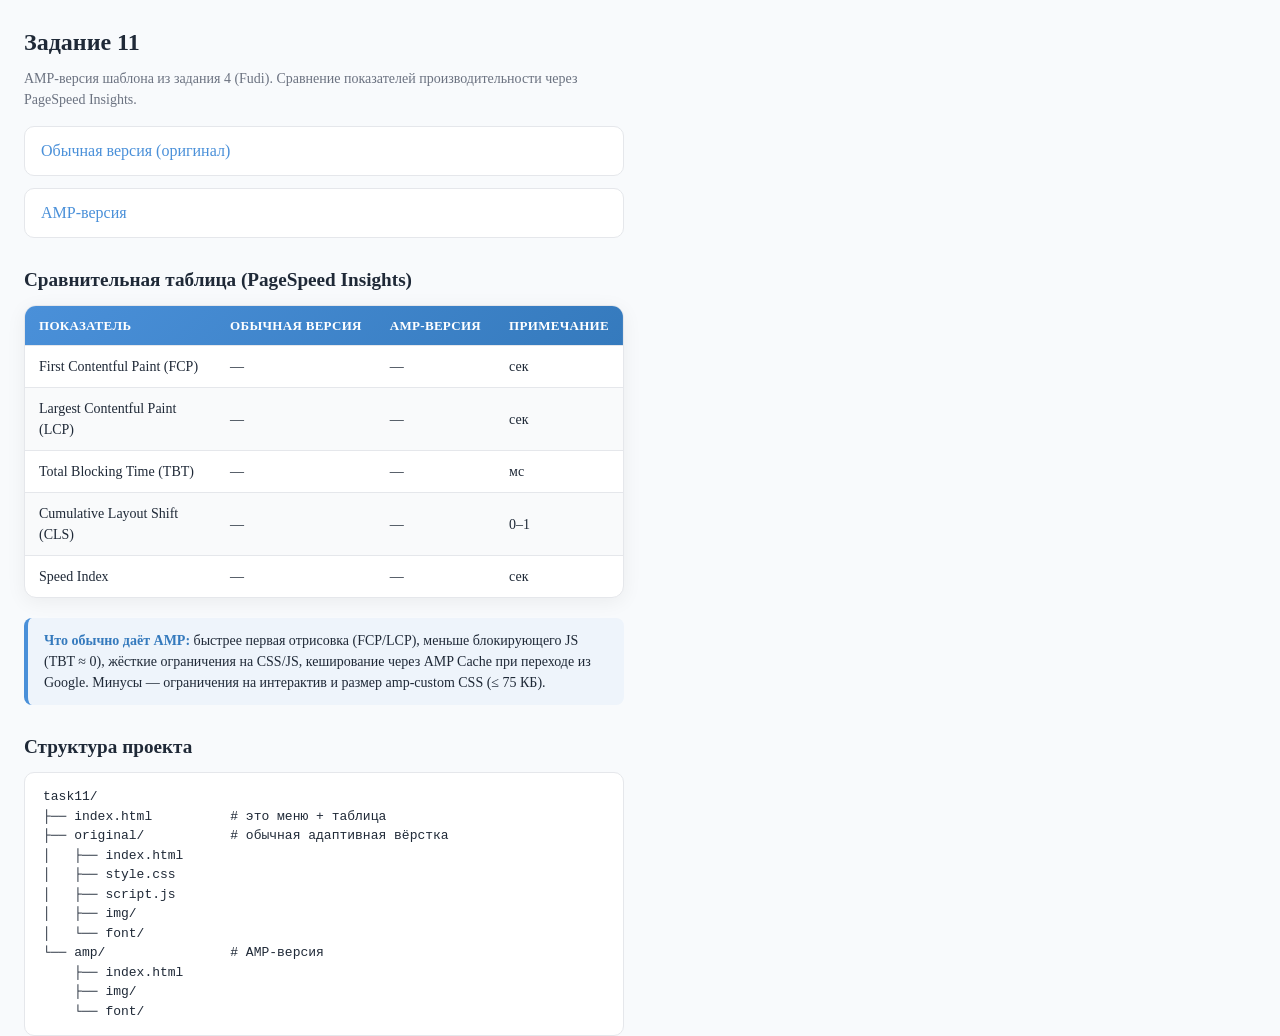
==== index.html @ 0f854fa9 "load project" ====
<!doctype html>
<html lang="ru">

<head>
  <meta charset="UTF-8" />
  <meta name="viewport" content="width=device-width, initial-scale=1.0" />
  <title>Задание 11 — AMP-версия Fudi</title>
  <link rel="stylesheet" href="./src/styles/base.css" />
</head>

<body class="page-home">
  <main class="menu">
    <h1>Задание 11</h1>
    <p class="hint">
      AMP-версия шаблона из задания 4 (Fudi). Сравнение показателей
      производительности через PageSpeed Insights.
    </p>

    <nav class="menu__links">
      <a href="./original/">Обычная версия (оригинал)</a>
      <a href="./amp/">AMP-версия</a>
    </nav>

    <h2 style="margin-top: 28px;">Сравнительная таблица (PageSpeed Insights)</h2>
    </p>

    <div class="table__wrapper">
      <table>
        <thead>
          <tr>
            <th>Показатель</th>
            <th>Обычная версия</th>
            <th>AMP-версия</th>
            <th>Примечание</th>
          </tr>
        </thead>
        <tbody>
          <tr>
            <td>First Contentful Paint (FCP)</td>
            <td>—</td>
            <td>—</td>
            <td>сек</td>
          </tr>
          <tr>
            <td>Largest Contentful Paint (LCP)</td>
            <td>—</td>
            <td>—</td>
            <td>сек</td>
          </tr>
          <tr>
            <td>Total Blocking Time (TBT)</td>
            <td>—</td>
            <td>—</td>
            <td>мс</td>
          </tr>
          <tr>
            <td>Cumulative Layout Shift (CLS)</td>
            <td>—</td>
            <td>—</td>
            <td>0–1</td>
          </tr>
          <tr>
            <td>Speed Index</td>
            <td>—</td>
            <td>—</td>
            <td>сек</td>
          </tr>
        </tbody>
      </table>
    </div>

    <div class="summary" style="margin-top: 20px;">
      <strong>Что обычно даёт AMP:</strong>
      быстрее первая отрисовка (FCP/LCP), меньше блокирующего JS (TBT ≈ 0),
      жёсткие ограничения на CSS/JS, кеширование через AMP Cache при переходе из Google.
      Минусы — ограничения на интерактив и размер amp-custom CSS (≤ 75 КБ).
    </div>

    <h2 style="margin-top: 28px;">Структура проекта</h2>
    <div class="card">
      <pre style="margin:0; font-size:13px; line-height:1.5; overflow:auto;">task11/
├── index.html          # это меню + таблица
├── original/           # обычная адаптивная вёрстка
│   ├── index.html
│   ├── style.css
│   ├── script.js
│   ├── img/
│   └── font/
└── amp/                # AMP-версия
    ├── index.html
    ├── img/
    └── font/</pre>
    </div>
  </main>
</body>

</html>
---- src/styles/base.css ----
*,
*::before,
*::after {
  margin: 0;
  padding: 0;
  box-sizing: border-box;
}

html,
body {
  height: 100%;
}

body {
  font-size: 16px;
  line-height: 1.5;
  color: #1f2937;
  background: #f8fafc;
  padding: 24px;
}

h1 {
  font-size: 1.5rem;
  margin-bottom: 8px;
}
h2 {
  font-size: 1.2rem;
  margin-bottom: 8px;
}

a {
  color: #4a90d9;
  text-decoration: none;
}
a:hover {
  color: #357abd;
  text-decoration: underline;
}

/* === Кнопки === */
button {
  padding: 8px 18px;
  border: none;
  border-radius: 8px;
  font-size: 14px;
  font-weight: 600;
  font-family: inherit;
  cursor: pointer;
  transition:
    background 0.15s,
    opacity 0.15s;
}
button:disabled {
  cursor: not-allowed;
  opacity: 0.6;
}

.btn-primary {
  background: #4a90d9;
  color: #fff;
}
.btn-primary:hover:not(:disabled) {
  background: #357abd;
}
.btn-danger {
  background: #ef4444;
  color: #fff;
}
.btn-danger:hover:not(:disabled) {
  background: #dc2626;
}

/* === Таблицы === */
.table__wrapper {
  margin-top: 10px;
  overflow-x: auto;
  border-radius: 12px;
  box-shadow: 0 4px 20px rgba(0, 0, 0, 0.06);
  border: 1px solid #e5e7eb;
  background: #fff;
}

.table__wrapper table {
  width: 100%;
  border-collapse: collapse;
  font-size: 14px;
}

.table__wrapper thead {
  background: linear-gradient(135deg, #4a90d9 0%, #357abd 100%);
  color: #fff;
}

.table__wrapper th,
.table__wrapper td {
  padding: 10px 14px;
  text-align: left;
  border-bottom: 1px solid #e5e7eb;
}

.table__wrapper th {
  font-weight: 600;
  font-size: 13px;
  text-transform: uppercase;
  letter-spacing: 0.3px;
  white-space: nowrap;
}

.table__wrapper tbody tr:nth-child(even) {
  background: #f9fafb;
}
.table__wrapper tbody tr:hover {
  background: #eef4fb;
}
.table__wrapper tbody tr:last-child td {
  border-bottom: none;
}

.table__wrapper tr.critical {
  background: #fef2f2 !important;
}
.table__wrapper tr.critical td {
  color: #b91c1c;
  font-weight: 600;
}
.table__wrapper tr.best {
  background: #f0fdf4 !important;
}

.table__wrapper tr.extrapolated {
  background: #fefce8 !important; /* светло-жёлтый — «предсказание» */
  font-style: italic;
  color: #92400e;
}
.table__wrapper tr.extrapolated small {
  font-style: normal;
  font-size: 11px;
  color: #a16207;
}

/* === Сводки === */
.summary {
  margin-top: 10px;
  padding: 12px 16px;
  background: #eef4fb;
  border-left: 4px solid #4a90d9;
  border-radius: 8px;
  font-size: 14px;
  color: #1f2937;
}
.summary strong {
  color: #357abd;
}

/* === Меню (главная) === */
.menu {
  max-width: 600px;
}
.menu__links {
  display: flex;
  flex-direction: column;
  gap: 12px;
  margin-top: 16px;
}
.menu__links a {
  padding: 12px 16px;
  background: #fff;
  border: 1px solid #e5e7eb;
  border-radius: 10px;
  font-weight: 500;
}
.menu__links a:hover {
  background: #eef4fb;
  border-color: #4a90d9;
  text-decoration: none;
}

/* === Общий контейнер для внутренних страниц === */
.container {
  width: 100%;
  max-width: 1200px;
  margin: 0 auto;
  padding: 0 16px;
}

/* === Ссылка «На главную» === */
.back-link {
  display: inline-flex;
  align-items: center;
  gap: 6px;
  padding: 8px 14px;
  background: #fff;
  border: 1px solid #e5e7eb;
  border-radius: 8px;
  font-size: 14px;
  font-weight: 500;
  color: #4a90d9;
  text-decoration: none;
  transition:
    background 0.15s,
    border-color 0.15s,
    color 0.15s;
}
.back-link:hover {
  background: #eef4fb;
  border-color: #4a90d9;
  color: #357abd;
  text-decoration: none;
}
.back-link::before {
  content: "←";
  font-size: 16px;
  line-height: 1;
}

/* === Шапка внутренней страницы === */
.page-header {
  display: flex;
  align-items: center;
  gap: 16px;
  padding: 12px 0;
  margin-bottom: 24px;
  border-bottom: 1px solid #e5e7eb;
}

/* === Дополнения для задания 11 === */
.hint {
  color: #6b7280;
  font-size: 14px;
  margin-bottom: 16px;
}
.note {
  background: #fff8f0;
  border-left: 3px solid #f57365;
  padding: 12px 16px;
  margin: 1.2rem 0;
  border-radius: 0 8px 8px 0;
  font-size: 14px;
}
.card {
  border: 1px solid #e5e7eb;
  border-radius: 10px;
  padding: 14px 18px;
  margin: 10px 0;
  background: #fff;
}
.card a {
  font-weight: 600;
  color: #4a90d9;
}
.card a:hover {
  text-decoration: underline;
}
.badge {
  display: inline-block;
  padding: 2px 8px;
  border-radius: 4px;
  font-size: 12px;
  font-weight: 600;
  margin-left: 8px;
}
.badge--amp {
  background: #0379c4;
  color: #fff;
}
.badge--orig {
  background: #6b7280;
  color: #fff;
}
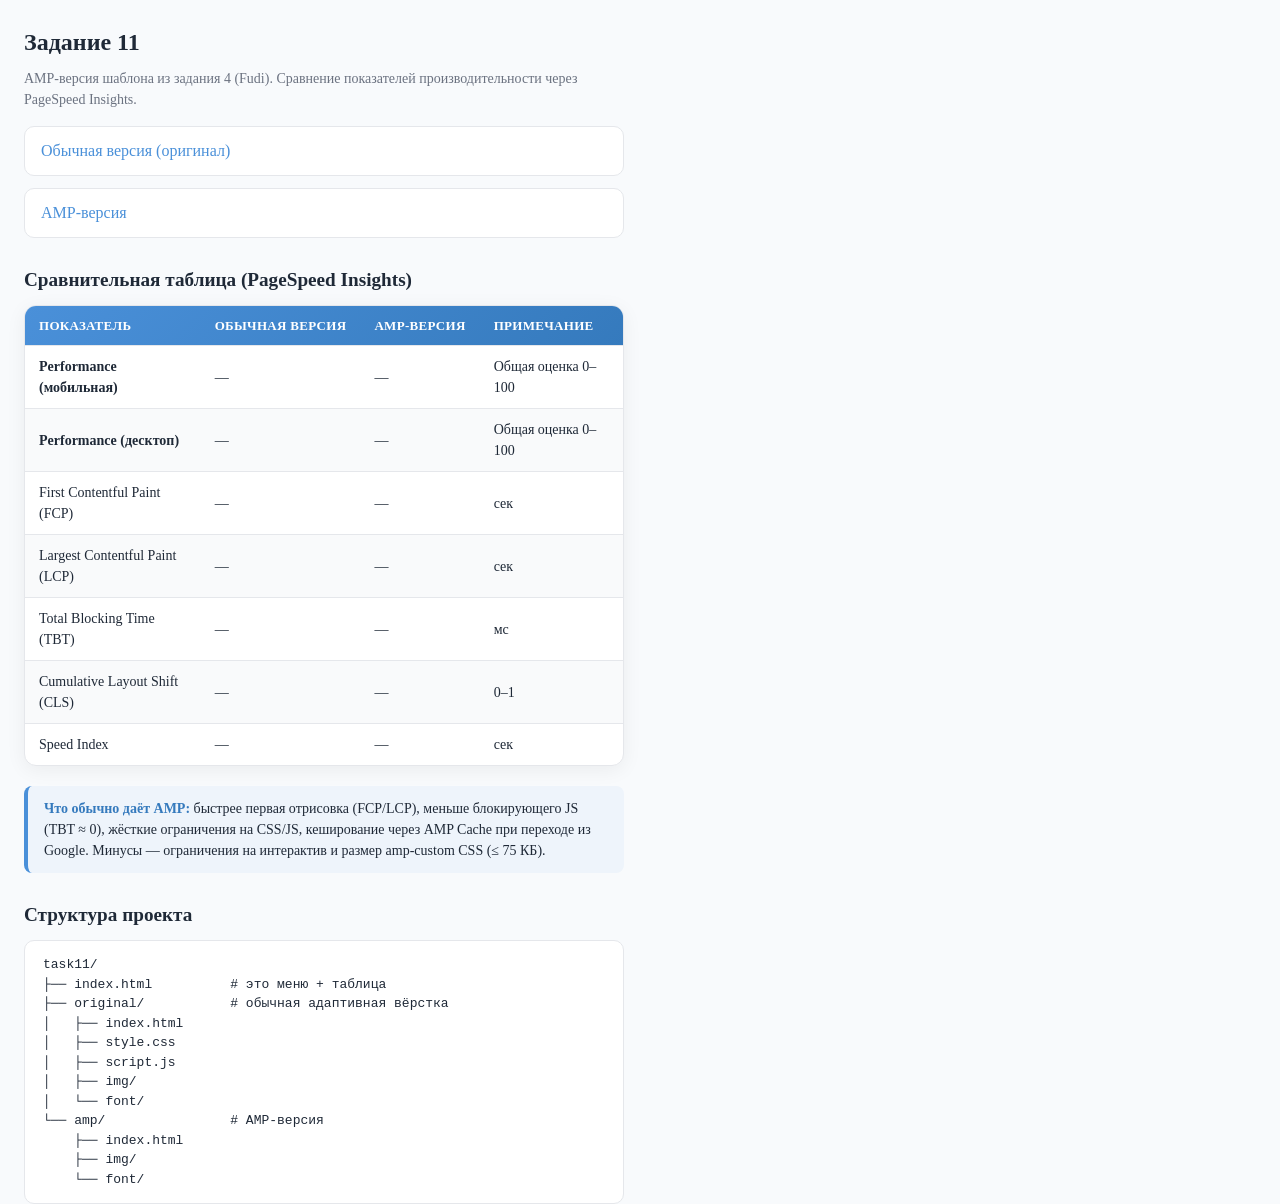
==== commit 261bf7b9: "add type device in compare" ====
--- a/index.html
+++ b/index.html
@@ -35,6 +35,18 @@
           </tr>
         </thead>
         <tbody>
+          <tr>
+            <td><strong>Performance (мобильная)</strong></td>
+            <td>—</td>
+            <td>—</td>
+            <td>Общая оценка 0–100</td>
+          </tr>
+          <tr>
+            <td><strong>Performance (десктоп)</strong></td>
+            <td>—</td>
+            <td>—</td>
+            <td>Общая оценка 0–100</td>
+          </tr>
           <tr>
             <td>First Contentful Paint (FCP)</td>
             <td>—</td>
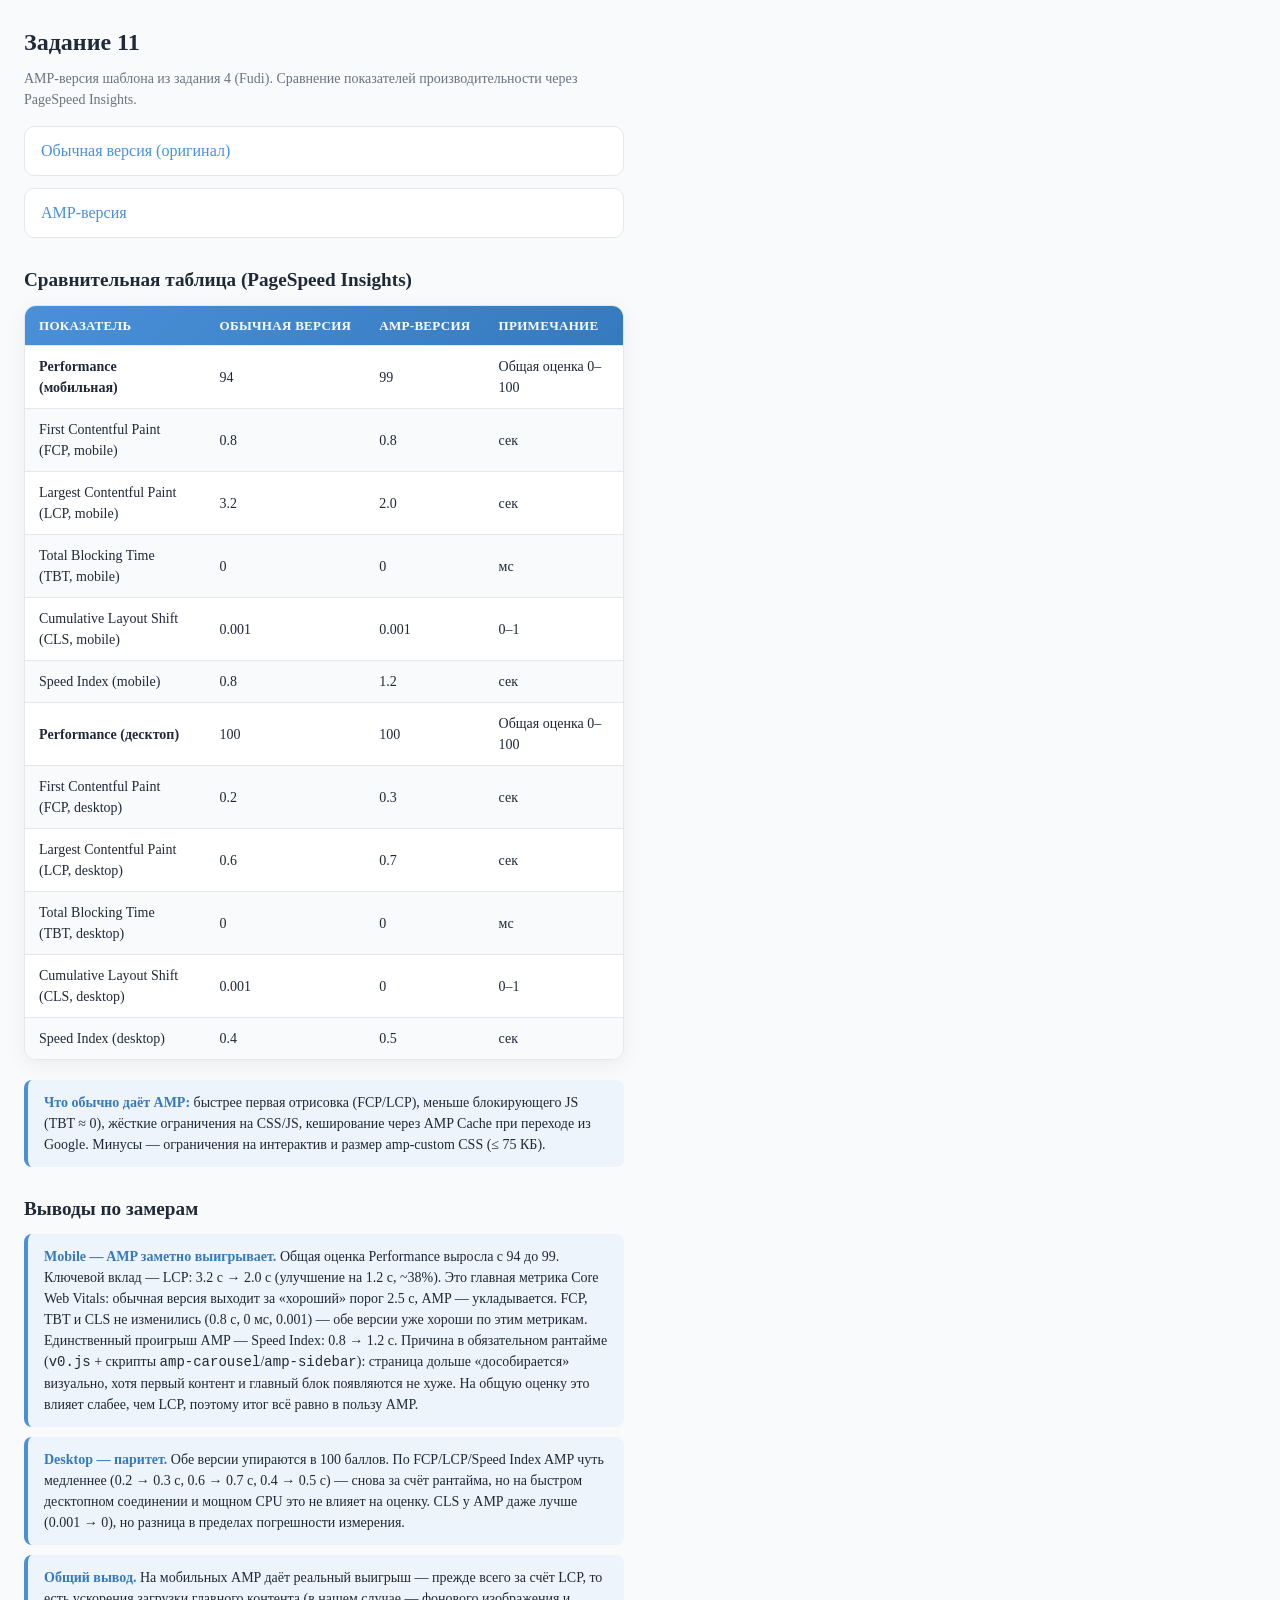
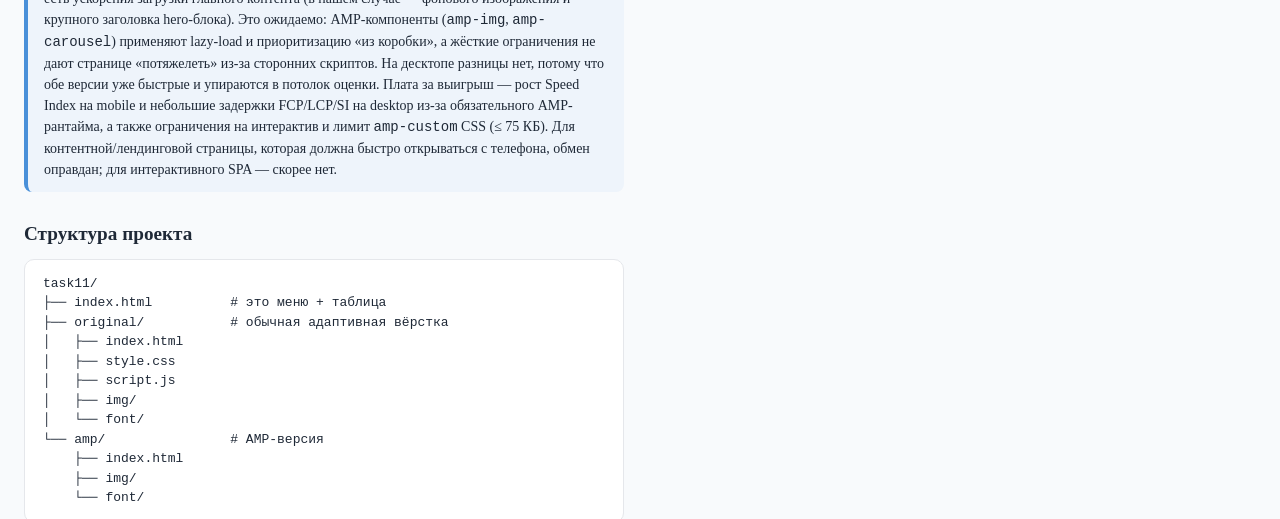
==== commit 4e4ba7bc: "make conclusions" ====
--- a/index.html
+++ b/index.html
@@ -22,7 +22,6 @@
     </nav>
 
     <h2 style="margin-top: 28px;">Сравнительная таблица (PageSpeed Insights)</h2>
-    </p>
 
     <div class="table__wrapper">
       <table>
@@ -37,44 +36,74 @@
         <tbody>
           <tr>
             <td><strong>Performance (мобильная)</strong></td>
-            <td>—</td>
-            <td>—</td>
+            <td>94</td>
+            <td>99</td>
             <td>Общая оценка 0–100</td>
           </tr>
           <tr>
+            <td>First Contentful Paint (FCP, mobile)</td>
+            <td>0.8</td>
+            <td>0.8</td>
+            <td>сек</td>
+          </tr>
+          <tr>
+            <td>Largest Contentful Paint (LCP, mobile)</td>
+            <td>3.2</td>
+            <td>2.0</td>
+            <td>сек</td>
+          </tr>
+          <tr>
+            <td>Total Blocking Time (TBT, mobile)</td>
+            <td>0</td>
+            <td>0</td>
+            <td>мс</td>
+          </tr>
+          <tr>
+            <td>Cumulative Layout Shift (CLS, mobile)</td>
+            <td>0.001</td>
+            <td>0.001</td>
+            <td>0–1</td>
+          </tr>
+          <tr>
+            <td>Speed Index (mobile)</td>
+            <td>0.8</td>
+            <td>1.2</td>
+            <td>сек</td>
+          </tr>
+          <tr>
             <td><strong>Performance (десктоп)</strong></td>
-            <td>—</td>
-            <td>—</td>
+            <td>100</td>
+            <td>100</td>
             <td>Общая оценка 0–100</td>
           </tr>
           <tr>
-            <td>First Contentful Paint (FCP)</td>
-            <td>—</td>
-            <td>—</td>
+            <td>First Contentful Paint (FCP, desktop)</td>
+            <td>0.2</td>
+            <td>0.3</td>
             <td>сек</td>
           </tr>
           <tr>
-            <td>Largest Contentful Paint (LCP)</td>
-            <td>—</td>
-            <td>—</td>
+            <td>Largest Contentful Paint (LCP, desktop)</td>
+            <td>0.6</td>
+            <td>0.7</td>
             <td>сек</td>
           </tr>
           <tr>
-            <td>Total Blocking Time (TBT)</td>
-            <td>—</td>
-            <td>—</td>
+            <td>Total Blocking Time (TBT, desktop)</td>
+            <td>0</td>
+            <td>0</td>
             <td>мс</td>
           </tr>
           <tr>
-            <td>Cumulative Layout Shift (CLS)</td>
-            <td>—</td>
-            <td>—</td>
+            <td>Cumulative Layout Shift (CLS, desktop)</td>
+            <td>0.001</td>
+            <td>0</td>
             <td>0–1</td>
           </tr>
           <tr>
-            <td>Speed Index</td>
-            <td>—</td>
-            <td>—</td>
+            <td>Speed Index (desktop)</td>
+            <td>0.4</td>
+            <td>0.5</td>
             <td>сек</td>
           </tr>
         </tbody>
@@ -86,6 +115,44 @@
       быстрее первая отрисовка (FCP/LCP), меньше блокирующего JS (TBT ≈ 0),
       жёсткие ограничения на CSS/JS, кеширование через AMP Cache при переходе из Google.
       Минусы — ограничения на интерактив и размер amp-custom CSS (≤ 75 КБ).
+    </div>
+
+    <h2 style="margin-top: 28px;">Выводы по замерам</h2>
+
+    <div class="summary" style="margin-top: 10px;">
+      <strong>Mobile — AMP заметно выигрывает.</strong>
+      Общая оценка Performance выросла с 94 до 99. Ключевой вклад — LCP:
+      3.2 с → 2.0 с (улучшение на 1.2 с, ~38%). Это главная метрика Core Web Vitals:
+      обычная версия выходит за «хороший» порог 2.5 с, AMP — укладывается.
+      FCP, TBT и CLS не изменились (0.8 с, 0 мс, 0.001) — обе версии уже хороши по этим метрикам.
+      Единственный проигрыш AMP — Speed Index: 0.8 → 1.2 с. Причина в обязательном
+      рантайме (<code>v0.js</code> + скрипты <code>amp-carousel</code>/<code>amp-sidebar</code>):
+      страница дольше «дособирается» визуально, хотя первый контент и главный блок
+      появляются не хуже. На общую оценку это влияет слабее, чем LCP, поэтому итог всё равно в пользу AMP.
+    </div>
+
+    <div class="summary" style="margin-top: 10px;">
+      <strong>Desktop — паритет.</strong>
+      Обе версии упираются в 100 баллов. По FCP/LCP/Speed Index AMP чуть медленнее
+      (0.2 → 0.3 с, 0.6 → 0.7 с, 0.4 → 0.5 с) — снова за счёт рантайма, но на быстром
+      десктопном соединении и мощном CPU это не влияет на оценку. CLS у AMP даже лучше
+      (0.001 → 0), но разница в пределах погрешности измерения.
+    </div>
+
+    <div class="summary" style="margin-top: 10px;">
+      <strong>Общий вывод.</strong>
+      На мобильных AMP даёт реальный выигрыш — прежде всего за счёт LCP, то есть
+      ускорения загрузки главного контента (в нашем случае — фонового изображения
+      и крупного заголовка hero-блока). Это ожидаемо: AMP-компоненты
+      (<code>amp-img</code>, <code>amp-carousel</code>) применяют lazy-load и
+      приоритизацию «из коробки», а жёсткие ограничения не дают странице
+      «потяжелеть» из-за сторонних скриптов. На десктопе разницы нет, потому что
+      обе версии уже быстрые и упираются в потолок оценки.
+      Плата за выигрыш — рост Speed Index на mobile и небольшие задержки FCP/LCP/SI
+      на desktop из-за обязательного AMP-рантайма, а также ограничения на интерактив
+      и лимит <code>amp-custom</code> CSS (≤ 75 КБ). Для контентной/лендинговой
+      страницы, которая должна быстро открываться с телефона, обмен оправдан;
+      для интерактивного SPA — скорее нет.
     </div>
 
     <h2 style="margin-top: 28px;">Структура проекта</h2>
